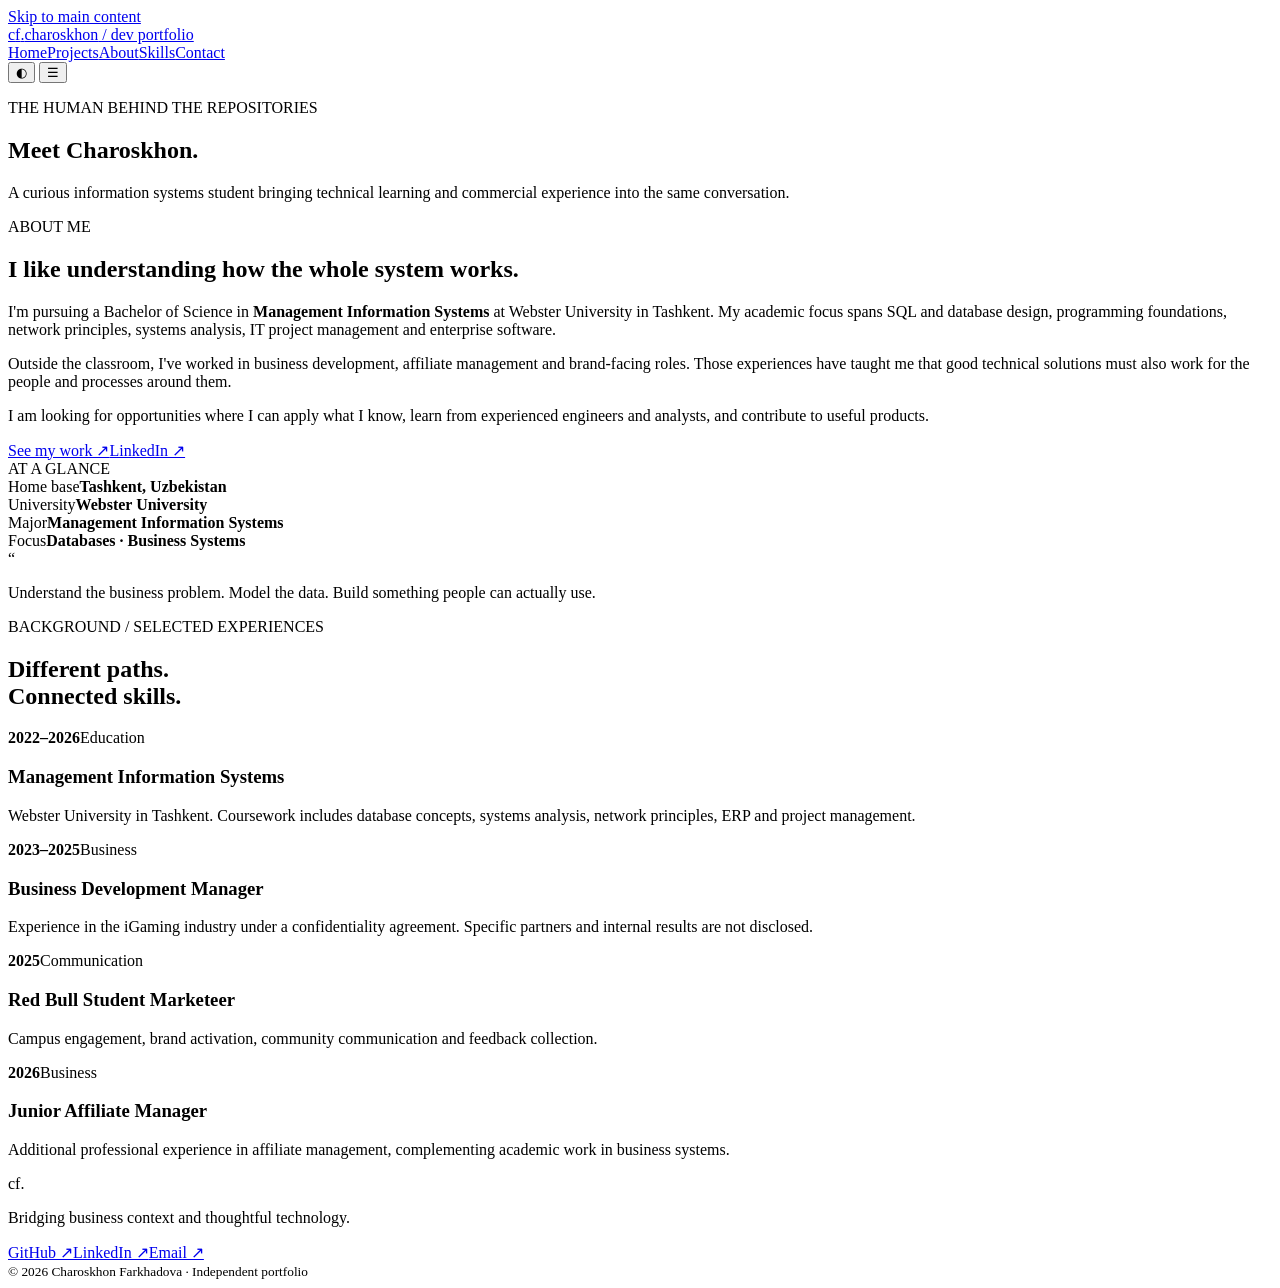
==== about.html @ 66dbd898 "Add portfolio about.html" ====
<!doctype html>
<html lang="en" data-theme="dark">
<head>
  <meta charset="utf-8">
  <meta name="viewport" content="width=device-width, initial-scale=1">
  <meta name="description" content="Get to know Charoskhon Farkhadova: Management Information Systems education and business experience.">
  <meta name="color-scheme" content="dark light">
  <title>About | Charoskhon Farkhadova</title>
  <link rel="icon" href="assets/favicon.svg" type="image/svg+xml">
  <link rel="stylesheet" href="assets/styles.css">
  <script src="assets/app.js" defer></script>
</head>
<body>
  <a class="skip-link" href="#main">Skip to main content</a>
  <div class="site-shell">
    <header class="site-header">
      <div class="container nav-wrapper">
        <a class="brand" href="index.html" aria-label="Charoskhon Farkhadova, homepage"><span class="brand-mark">c<span>f</span>.</span><span class="brand-label">charoskhon<span class="muted-brand"> / dev portfolio</span></span></a>
        <nav id="primary-navigation" class="site-nav" aria-label="Main navigation"><a href="index.html">Home</a><a href="projects.html">Projects</a><a href="about.html" aria-current="page" class="active">About</a><a href="skills.html">Skills</a><a href="contact.html">Contact</a></nav>
        <div class="header-actions">
          <button class="theme-toggle icon-button" type="button" aria-label="Switch color theme" title="Switch color theme"><span class="theme-icon" aria-hidden="true">◐</span></button>
          <button class="mobile-toggle icon-button" type="button" aria-controls="primary-navigation" aria-expanded="false" aria-label="Open navigation"><span aria-hidden="true">☰</span></button>
        </div>
      </div>
    </header>
    <main id="main"><section class="page-hero container"><p class="overline">THE HUMAN BEHIND THE REPOSITORIES</p><h1>Meet <span class="gradient-text">Charoskhon.</span></h1><p class="page-subtitle">A curious information systems student bringing technical learning and commercial experience into the same conversation.</p><div class="thin-line"></div></section>
<section class="section no-top"><div class="container about-layout"><div class="about-copy"><p class="overline">ABOUT ME</p><h2>I like understanding how the whole system works.</h2><p>I'm pursuing a Bachelor of Science in <strong>Management Information Systems</strong> at Webster University in Tashkent. My academic focus spans SQL and database design, programming foundations, network principles, systems analysis, IT project management and enterprise software.</p><p>Outside the classroom, I've worked in business development, affiliate management and brand-facing roles. Those experiences have taught me that good technical solutions must also work for the people and processes around them.</p><p>I am looking for opportunities where I can apply what I know, learn from experienced engineers and analysts, and contribute to useful products.</p><div class="about-links"><a href="projects.html" class="button button-primary">See my work ↗</a><a href="https://www.linkedin.com/in/charoskhon-farkhadova-2148a9307/" class="button button-outline" target="_blank" rel="noopener noreferrer">LinkedIn ↗</a></div></div>
<div class="about-side"><div class="info-card"><span class="eyebrow">AT A GLANCE</span><div class="info-row"><span>Home base</span><strong>Tashkent, Uzbekistan</strong></div><div class="info-row"><span>University</span><strong>Webster University</strong></div><div class="info-row"><span>Major</span><strong>Management Information Systems</strong></div><div class="info-row"><span>Focus</span><strong>Databases · Business Systems</strong></div></div><div class="quote-card"><span class="quote-glyph">“</span><p>Understand the business problem. Model the data. Build something people can actually use.</p></div></div></div></section>
<section class="section section-light-break"><div class="container"><p class="overline">BACKGROUND / SELECTED EXPERIENCES</p><h2 class="mb-medium">Different paths.<br><span class="gradient-text">Connected skills.</span></h2><div class="timeline"><div class="timeline-entry"><div><strong>2022–2026</strong><span>Education</span></div><div><h3>Management Information Systems</h3><p>Webster University in Tashkent. Coursework includes database concepts, systems analysis, network principles, ERP and project management.</p></div></div><div class="timeline-entry"><div><strong>2023–2025</strong><span>Business</span></div><div><h3>Business Development Manager</h3><p>Experience in the iGaming industry under a confidentiality agreement. Specific partners and internal results are not disclosed.</p></div></div><div class="timeline-entry"><div><strong>2025</strong><span>Communication</span></div><div><h3>Red Bull Student Marketeer</h3><p>Campus engagement, brand activation, community communication and feedback collection.</p></div></div><div class="timeline-entry"><div><strong>2026</strong><span>Business</span></div><div><h3>Junior Affiliate Manager</h3><p>Additional professional experience in affiliate management, complementing academic work in business systems.</p></div></div></div></div></section></main>
    <footer class="site-footer">
      <div class="container footer-inner">
        <div><span class="footer-signature">c<span>f</span>.</span><p>Bridging business context and thoughtful technology.</p></div>
        <div class="footer-right"><div class="footer-links"><a href="https://github.com/requiembby" target="_blank" rel="noopener noreferrer">GitHub ↗</a><a href="https://www.linkedin.com/in/charoskhon-farkhadova-2148a9307/" target="_blank" rel="noopener noreferrer">LinkedIn ↗</a><a href="mailto:farkhadova.charos@gmail.com">Email ↗</a></div><small>© 2026 Charoskhon Farkhadova · Independent portfolio</small></div>
      </div>
    </footer>
  </div>
</body></html>
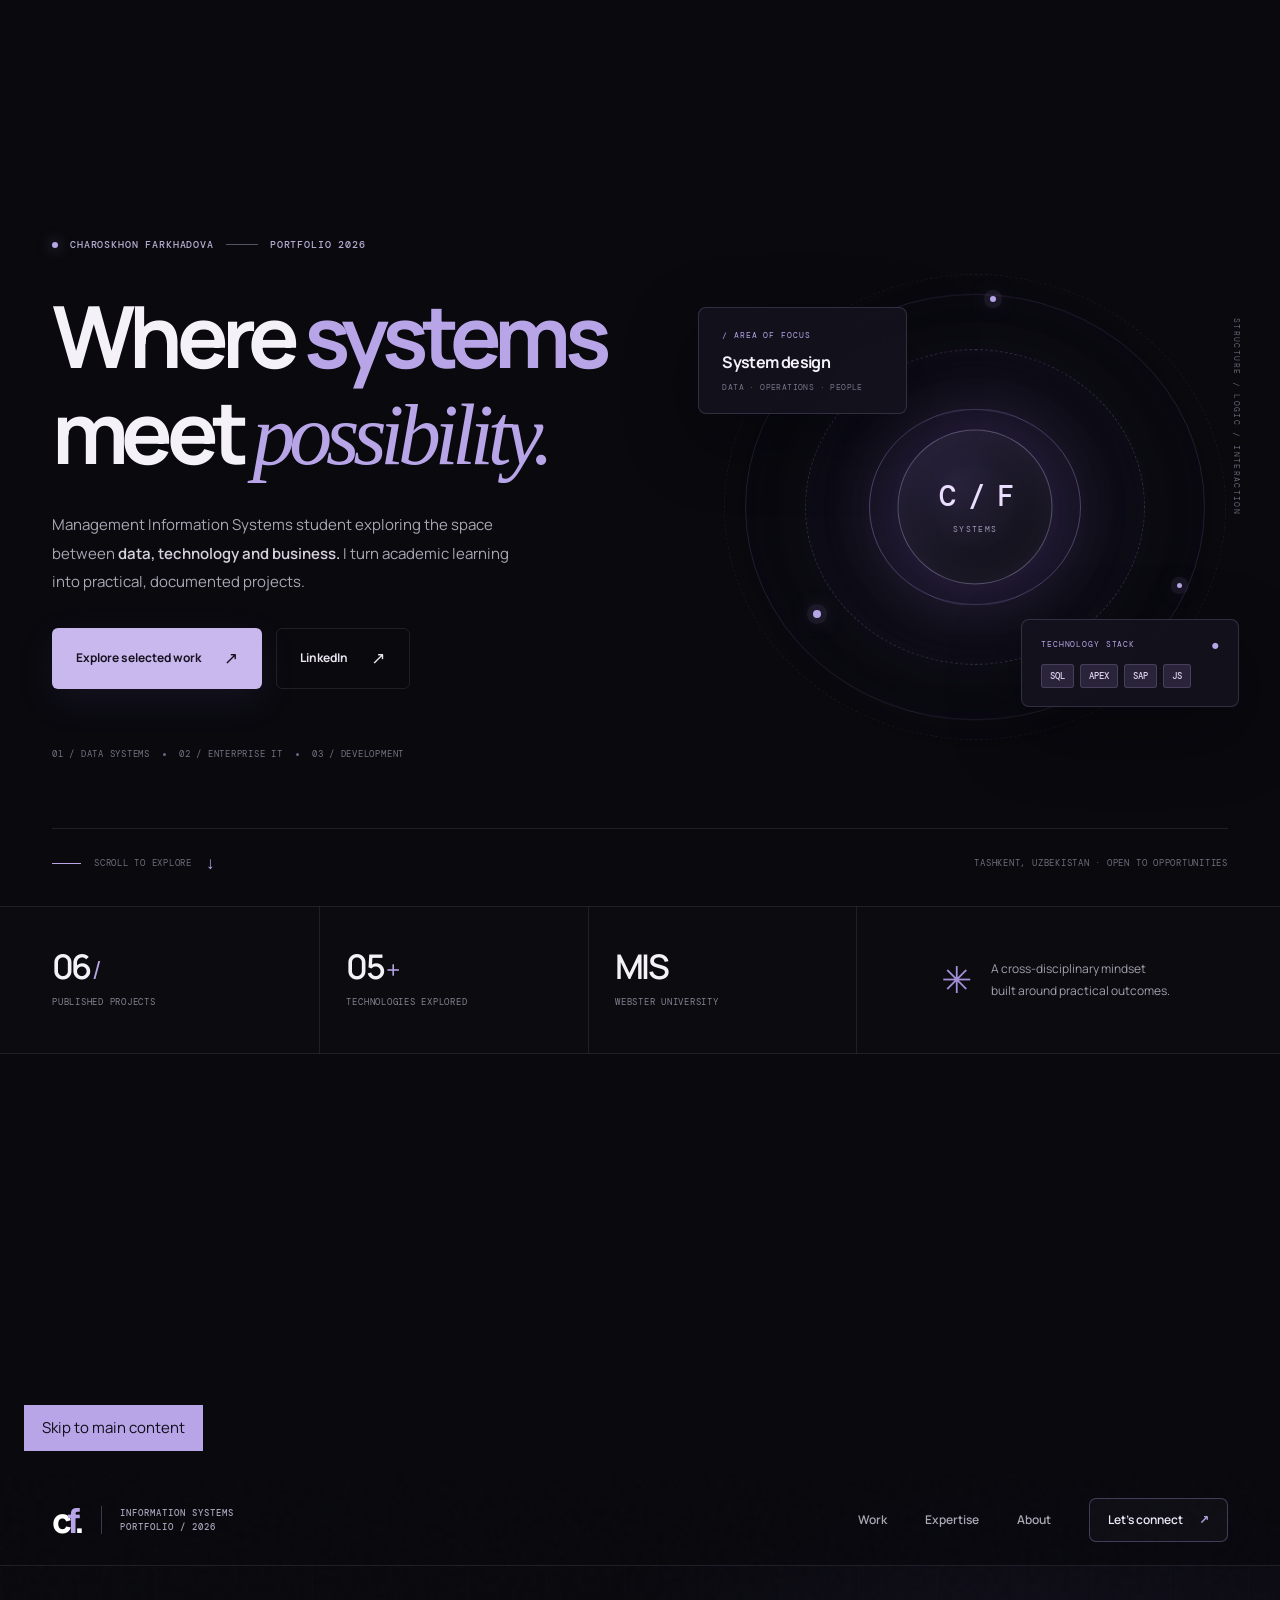
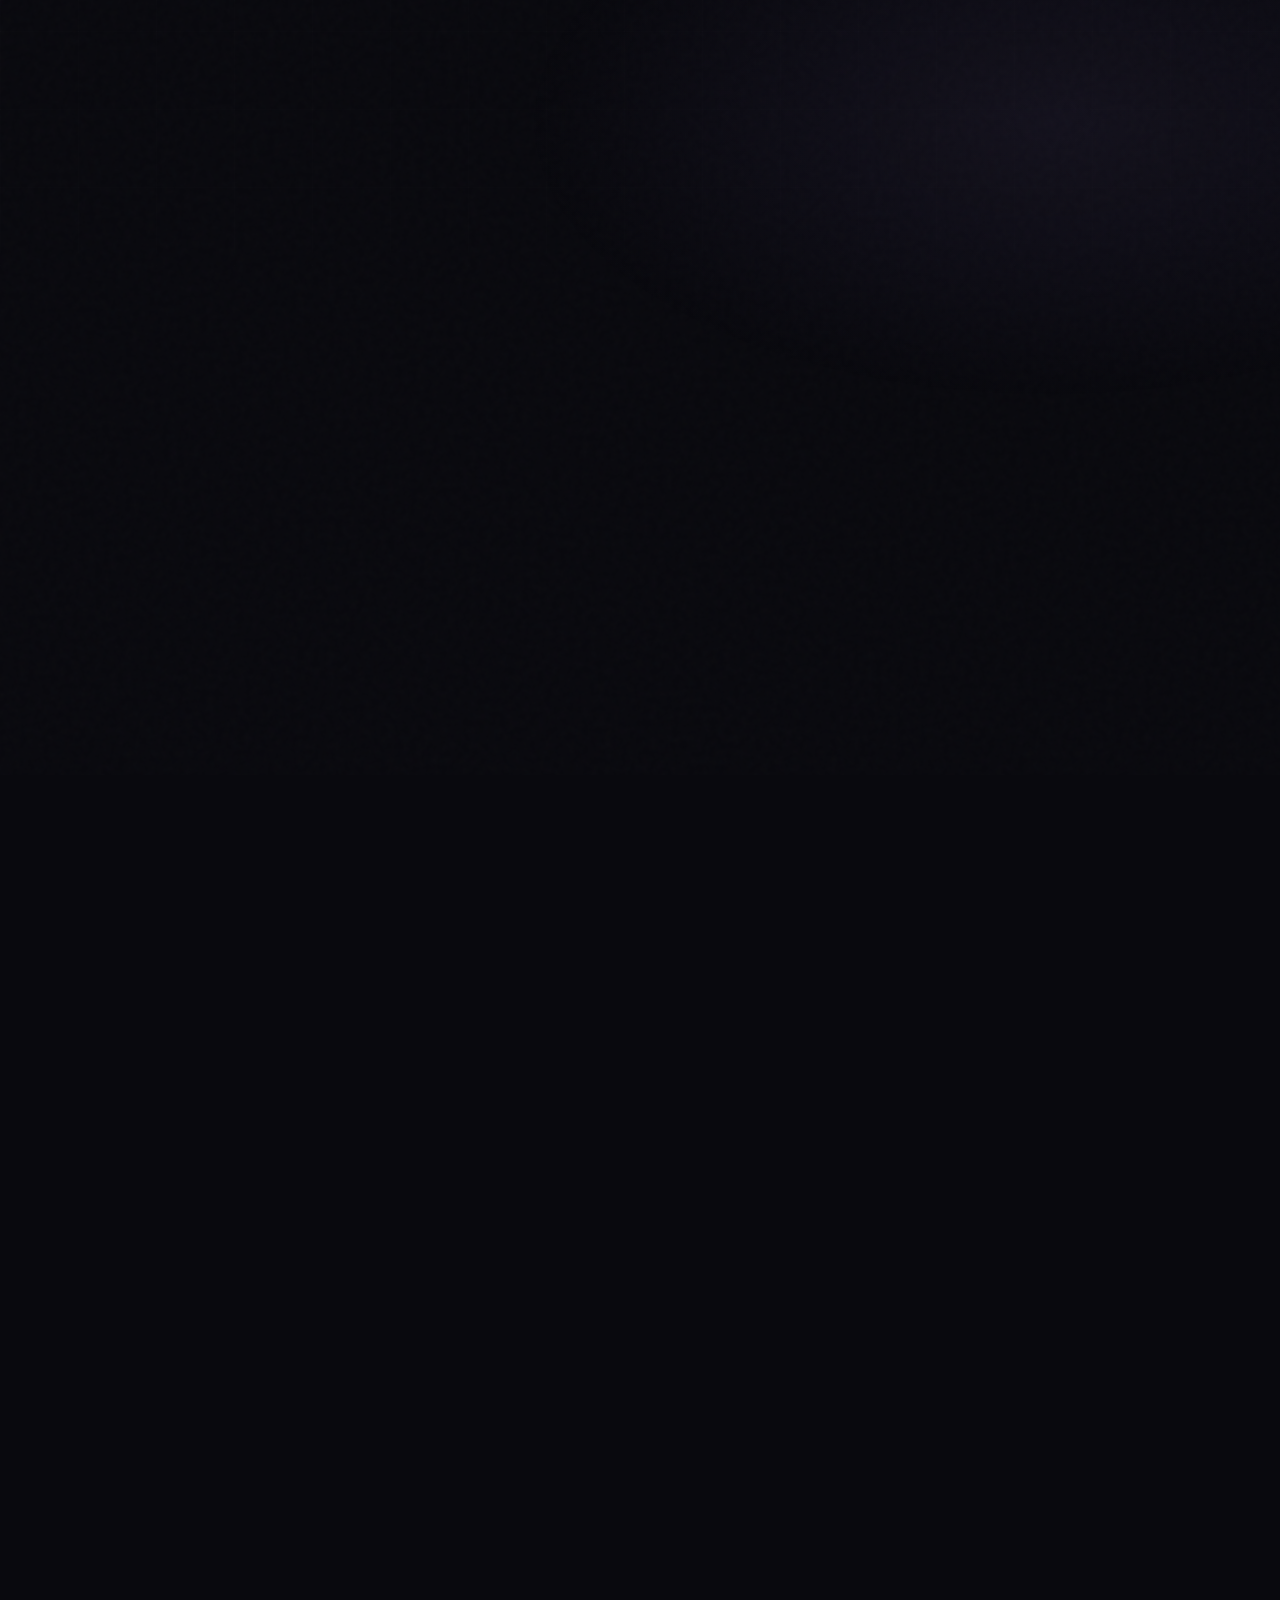
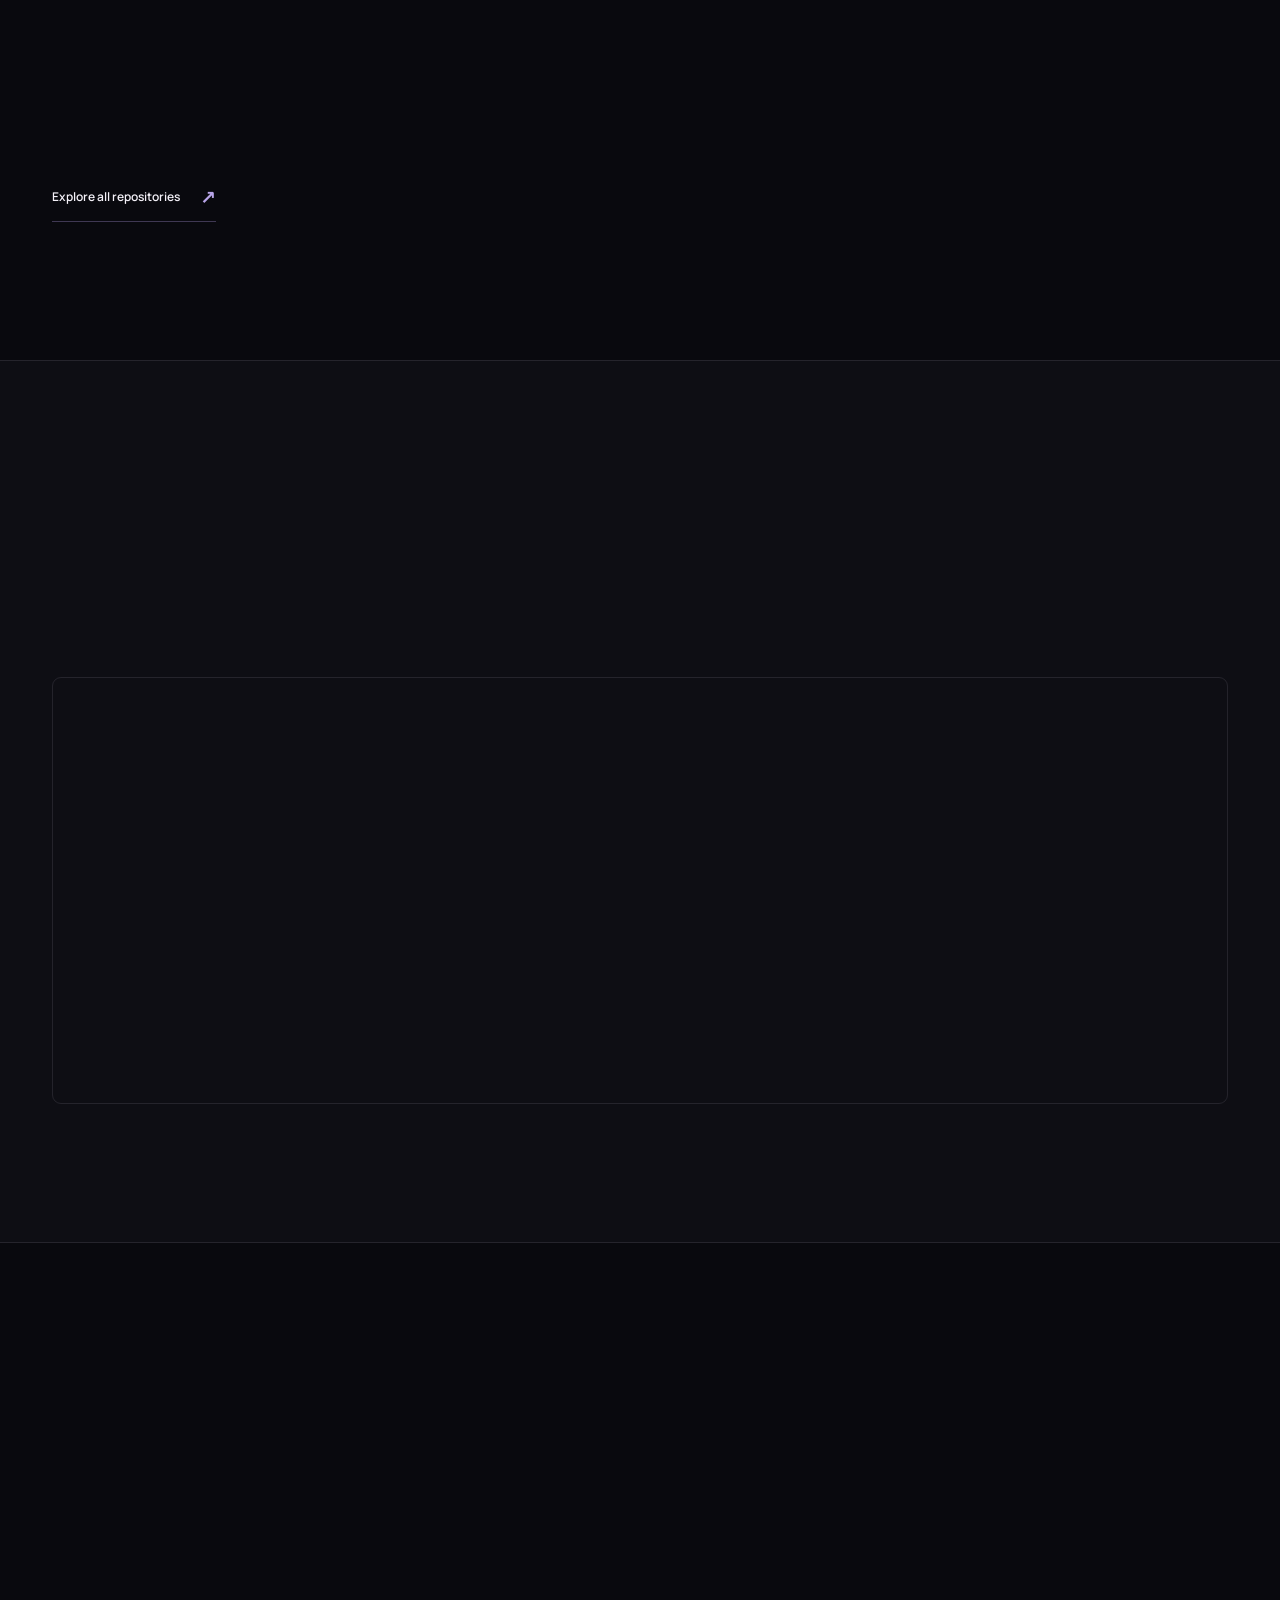
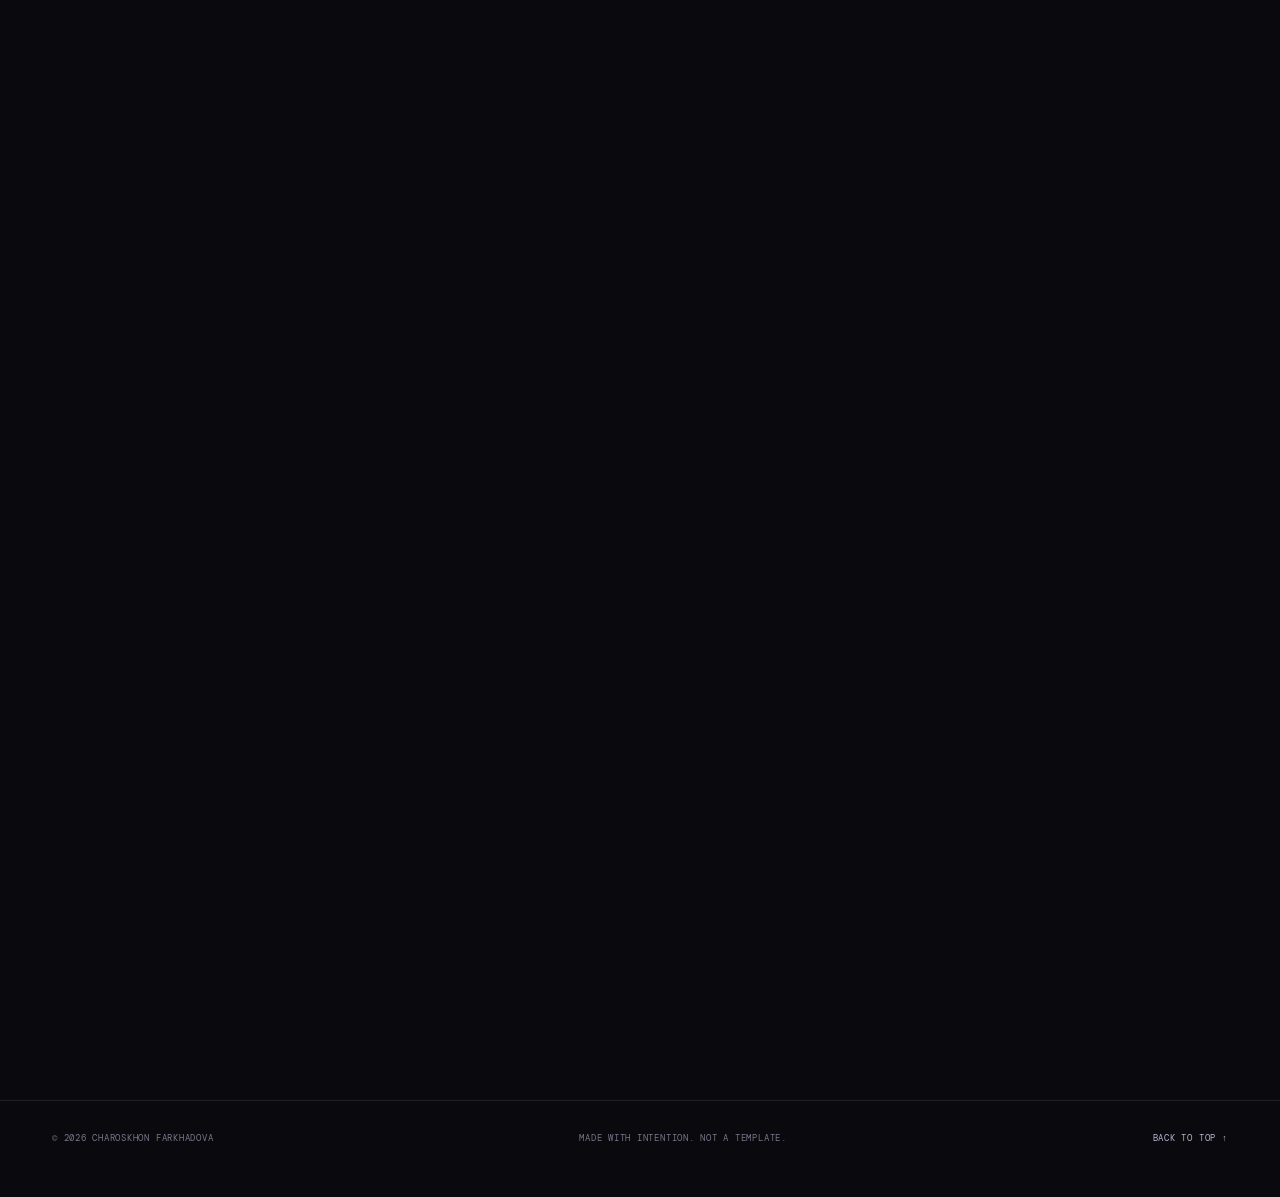
==== commit 311154ab: "Redirect former about page to new single-page portfolio" ====
--- a/about.html
+++ b/about.html
@@ -1,37 +1,5 @@
 <!doctype html>
-<html lang="en" data-theme="dark">
-<head>
-  <meta charset="utf-8">
-  <meta name="viewport" content="width=device-width, initial-scale=1">
-  <meta name="description" content="Get to know Charoskhon Farkhadova: Management Information Systems education and business experience.">
-  <meta name="color-scheme" content="dark light">
-  <title>About | Charoskhon Farkhadova</title>
-  <link rel="icon" href="assets/favicon.svg" type="image/svg+xml">
-  <link rel="stylesheet" href="assets/styles.css">
-  <script src="assets/app.js" defer></script>
-</head>
-<body>
-  <a class="skip-link" href="#main">Skip to main content</a>
-  <div class="site-shell">
-    <header class="site-header">
-      <div class="container nav-wrapper">
-        <a class="brand" href="index.html" aria-label="Charoskhon Farkhadova, homepage"><span class="brand-mark">c<span>f</span>.</span><span class="brand-label">charoskhon<span class="muted-brand"> / dev portfolio</span></span></a>
-        <nav id="primary-navigation" class="site-nav" aria-label="Main navigation"><a href="index.html">Home</a><a href="projects.html">Projects</a><a href="about.html" aria-current="page" class="active">About</a><a href="skills.html">Skills</a><a href="contact.html">Contact</a></nav>
-        <div class="header-actions">
-          <button class="theme-toggle icon-button" type="button" aria-label="Switch color theme" title="Switch color theme"><span class="theme-icon" aria-hidden="true">◐</span></button>
-          <button class="mobile-toggle icon-button" type="button" aria-controls="primary-navigation" aria-expanded="false" aria-label="Open navigation"><span aria-hidden="true">☰</span></button>
-        </div>
-      </div>
-    </header>
-    <main id="main"><section class="page-hero container"><p class="overline">THE HUMAN BEHIND THE REPOSITORIES</p><h1>Meet <span class="gradient-text">Charoskhon.</span></h1><p class="page-subtitle">A curious information systems student bringing technical learning and commercial experience into the same conversation.</p><div class="thin-line"></div></section>
-<section class="section no-top"><div class="container about-layout"><div class="about-copy"><p class="overline">ABOUT ME</p><h2>I like understanding how the whole system works.</h2><p>I'm pursuing a Bachelor of Science in <strong>Management Information Systems</strong> at Webster University in Tashkent. My academic focus spans SQL and database design, programming foundations, network principles, systems analysis, IT project management and enterprise software.</p><p>Outside the classroom, I've worked in business development, affiliate management and brand-facing roles. Those experiences have taught me that good technical solutions must also work for the people and processes around them.</p><p>I am looking for opportunities where I can apply what I know, learn from experienced engineers and analysts, and contribute to useful products.</p><div class="about-links"><a href="projects.html" class="button button-primary">See my work ↗</a><a href="https://www.linkedin.com/in/charoskhon-farkhadova-2148a9307/" class="button button-outline" target="_blank" rel="noopener noreferrer">LinkedIn ↗</a></div></div>
-<div class="about-side"><div class="info-card"><span class="eyebrow">AT A GLANCE</span><div class="info-row"><span>Home base</span><strong>Tashkent, Uzbekistan</strong></div><div class="info-row"><span>University</span><strong>Webster University</strong></div><div class="info-row"><span>Major</span><strong>Management Information Systems</strong></div><div class="info-row"><span>Focus</span><strong>Databases · Business Systems</strong></div></div><div class="quote-card"><span class="quote-glyph">“</span><p>Understand the business problem. Model the data. Build something people can actually use.</p></div></div></div></section>
-<section class="section section-light-break"><div class="container"><p class="overline">BACKGROUND / SELECTED EXPERIENCES</p><h2 class="mb-medium">Different paths.<br><span class="gradient-text">Connected skills.</span></h2><div class="timeline"><div class="timeline-entry"><div><strong>2022–2026</strong><span>Education</span></div><div><h3>Management Information Systems</h3><p>Webster University in Tashkent. Coursework includes database concepts, systems analysis, network principles, ERP and project management.</p></div></div><div class="timeline-entry"><div><strong>2023–2025</strong><span>Business</span></div><div><h3>Business Development Manager</h3><p>Experience in the iGaming industry under a confidentiality agreement. Specific partners and internal results are not disclosed.</p></div></div><div class="timeline-entry"><div><strong>2025</strong><span>Communication</span></div><div><h3>Red Bull Student Marketeer</h3><p>Campus engagement, brand activation, community communication and feedback collection.</p></div></div><div class="timeline-entry"><div><strong>2026</strong><span>Business</span></div><div><h3>Junior Affiliate Manager</h3><p>Additional professional experience in affiliate management, complementing academic work in business systems.</p></div></div></div></div></section></main>
-    <footer class="site-footer">
-      <div class="container footer-inner">
-        <div><span class="footer-signature">c<span>f</span>.</span><p>Bridging business context and thoughtful technology.</p></div>
-        <div class="footer-right"><div class="footer-links"><a href="https://github.com/requiembby" target="_blank" rel="noopener noreferrer">GitHub ↗</a><a href="https://www.linkedin.com/in/charoskhon-farkhadova-2148a9307/" target="_blank" rel="noopener noreferrer">LinkedIn ↗</a><a href="mailto:farkhadova.charos@gmail.com">Email ↗</a></div><small>© 2026 Charoskhon Farkhadova · Independent portfolio</small></div>
-      </div>
-    </footer>
-  </div>
-</body></html>+<html lang="en">
+<head><meta charset="utf-8"><meta name="viewport" content="width=device-width,initial-scale=1"><meta http-equiv="refresh" content="0;url=./index.html#about"><link rel="canonical" href="https://requiembby.github.io/responsive-developer-portfolio/#about"><title>Redirecting | Charoskhon Farkhadova</title></head>
+<body><p>This portfolio is now one page. <a href="./index.html#about">Continue to about</a>.</p></body>
+</html>
